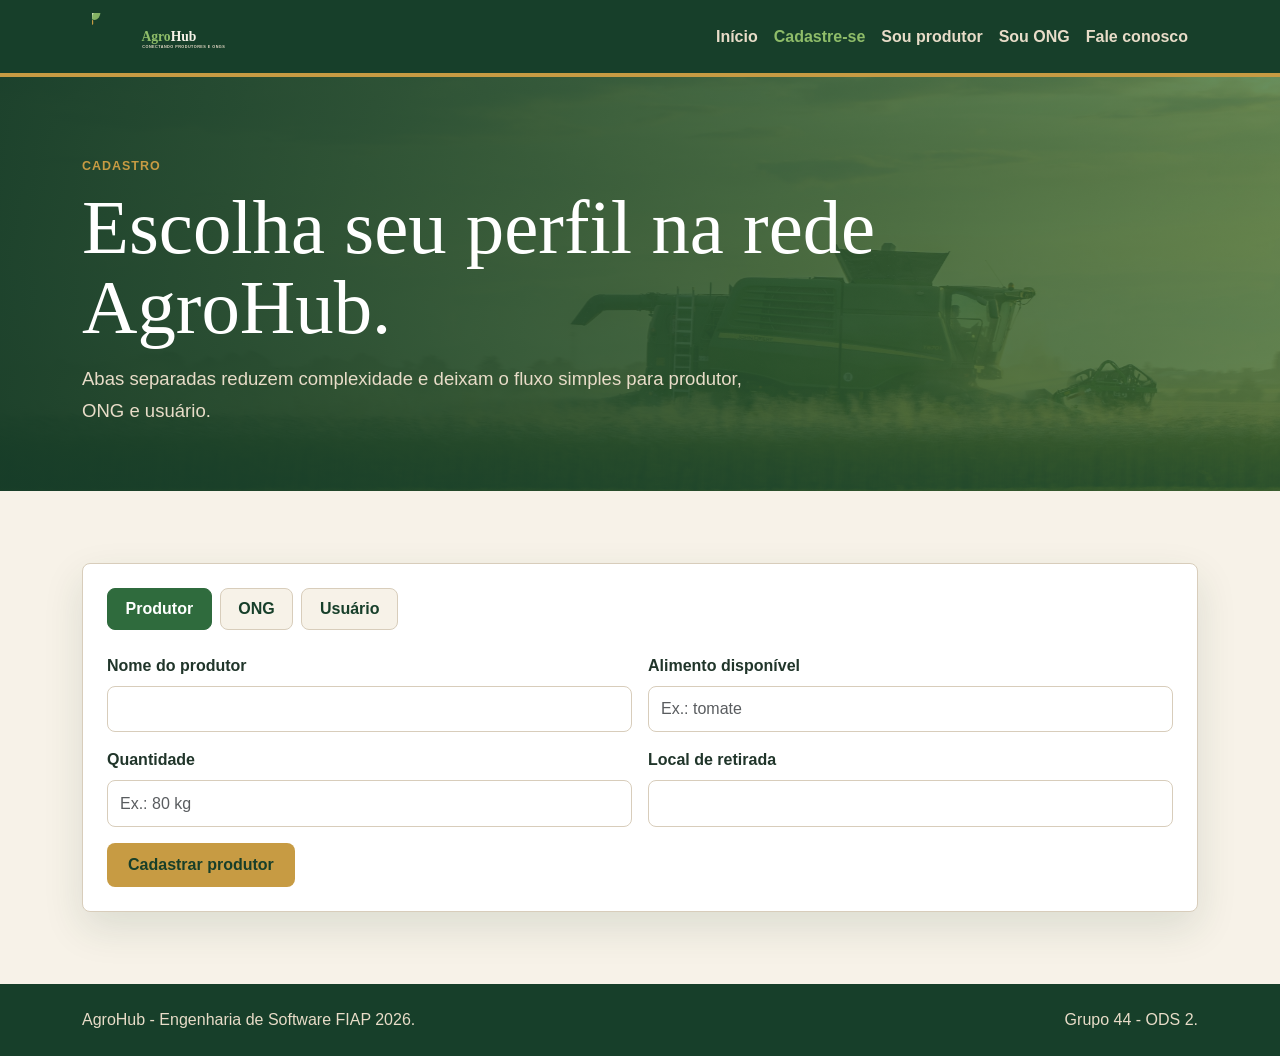
==== cadastro.html @ 75d0dadb "feat: projeto AgroHub - FIAP 2026 Grupo 44" ====
<!DOCTYPE html>
<html lang="pt-BR">
<head>
    <meta charset="UTF-8">
    <meta name="viewport" content="width=device-width, initial-scale=1.0">
    <meta name="description" content="Cadastro AgroHub para produtor, ONG e usuário beneficiário.">
    <title>AgroHub | Cadastro</title>
    <link href="https://cdn.jsdelivr.net/npm/bootstrap@5.3.3/dist/css/bootstrap.min.css" rel="stylesheet">
    <link rel="stylesheet" href="css/agrohub.css">
</head>
<body class="ah-page">
    <!-- Menu principal usado em todas as páginas do site. -->
    <nav class="navbar navbar-expand-lg navbar-dark ah-navbar">
        <div class="container">
            <a class="navbar-brand" href="index.html" aria-label="AgroHub - Início">
                <img class="ah-logo" src="img/agrohub_logo.svg" alt="AgroHub">
            </a>
            <button class="navbar-toggler ah-nav-toggle" type="button" data-bs-toggle="collapse" data-bs-target="#ahNavbar"
                aria-controls="ahNavbar" aria-expanded="false" aria-label="Abrir menu">
                <span class="navbar-toggler-icon"></span>
            </button>
            <div class="collapse navbar-collapse" id="ahNavbar">
                <div class="navbar-nav ms-auto gap-lg-3">
                    <a class="ah-nav-link" href="index.html">Início</a>
                    <a class="ah-nav-link" href="cadastro.html">Cadastre-se</a>
                    <a class="ah-nav-link" href="produtor.html">Sou produtor</a>
                    <a class="ah-nav-link" href="ong.html">Sou ONG</a>
                    <a class="ah-nav-link" href="contato.html">Fale conosco</a>
                </div>
            </div>
        </div>
    </nav>

    <main>
        <!-- Cabeçalho da página de cadastro. -->
        <section class="ah-page-hero">
            <div class="container">
                <span class="ah-eyebrow">Cadastro</span>
                <h1 class="ah-title mb-3">Escolha seu perfil na rede AgroHub.</h1>
                <p class="ah-lead mb-0">Abas separadas reduzem complexidade e deixam o fluxo simples para produtor, ONG e usuário.</p>
            </div>
        </section>

        <!-- Abas de cadastro: cada perfil possui os campos realmente necessários. -->
        <section class="ah-section">
            <div class="container">
                <div class="ah-panel">
                    <div class="d-flex flex-wrap gap-2 mb-4" role="tablist" aria-label="Tipos de cadastro">
                        <button class="ah-tab active" type="button" data-tab="produtor" aria-selected="true">Produtor</button>
                        <button class="ah-tab" type="button" data-tab="ong" aria-selected="false">ONG</button>
                        <button class="ah-tab" type="button" data-tab="usuario" aria-selected="false">Usuário</button>
                    </div>

                    <!-- Cadastro do produtor: mantido curto para facilitar o uso no campo. -->
                    <form class="ah-panel-form" data-panel="produtor" data-ah-form novalidate>
                        <div class="row g-3">
                            <div class="col-md-6">
                                <label class="form-label fw-bold" for="produtor-nome">Nome do produtor</label>
                                <input class="form-control ah-form-control" id="produtor-nome" type="text" required>
                            </div>
                            <div class="col-md-6">
                                <label class="form-label fw-bold" for="produtor-alimento">Alimento disponível</label>
                                <input class="form-control ah-form-control" id="produtor-alimento" type="text" placeholder="Ex.: tomate" required>
                            </div>
                            <div class="col-md-6">
                                <label class="form-label fw-bold" for="produtor-quantidade">Quantidade</label>
                                <input class="form-control ah-form-control" id="produtor-quantidade" type="text" placeholder="Ex.: 80 kg" required>
                            </div>
                            <div class="col-md-6">
                                <label class="form-label fw-bold" for="produtor-retirada">Local de retirada</label>
                                <input class="form-control ah-form-control" id="produtor-retirada" type="text" required>
                            </div>
                            <div class="col-12">
                                <p class="ah-success d-none p-3 mb-3" data-form-success>Cadastro de produtor recebido com sucesso.</p>
                                <button class="ah-btn" type="submit">Cadastrar produtor</button>
                            </div>
                        </div>
                    </form>

                    <!-- Cadastro da ONG: dados básicos para contato e validação institucional. -->
                    <form class="ah-panel-form d-none" data-panel="ong" data-ah-form novalidate>
                        <div class="row g-3">
                            <div class="col-md-6">
                                <label class="form-label fw-bold" for="ong-nome">Nome da ONG</label>
                                <input class="form-control ah-form-control" id="ong-nome" type="text" required>
                            </div>
                            <div class="col-md-6">
                                <label class="form-label fw-bold" for="ong-cnpj">CNPJ</label>
                                <input class="form-control ah-form-control" id="ong-cnpj" type="text" required>
                            </div>
                            <div class="col-md-6">
                                <label class="form-label fw-bold" for="ong-email">E-mail</label>
                                <input class="form-control ah-form-control" id="ong-email" type="email" required>
                            </div>
                            <div class="col-md-6">
                                <label class="form-label fw-bold" for="ong-cidade">Cidade</label>
                                <input class="form-control ah-form-control" id="ong-cidade" type="text" required>
                            </div>
                            <div class="col-12">
                                <p class="ah-success d-none p-3 mb-3" data-form-success>Cadastro de ONG recebido com sucesso.</p>
                                <button class="ah-btn" type="submit">Cadastrar ONG</button>
                            </div>
                        </div>
                    </form>

                    <!-- Cadastro do usuário beneficiário: foco em localização e contato. -->
                    <form class="ah-panel-form d-none" data-panel="usuario" data-ah-form novalidate>
                        <div class="row g-3">
                            <div class="col-md-6">
                                <label class="form-label fw-bold" for="usuario-nome">Nome completo</label>
                                <input class="form-control ah-form-control" id="usuario-nome" type="text" required>
                            </div>
                            <div class="col-md-6">
                                <label class="form-label fw-bold" for="usuario-email">E-mail</label>
                                <input class="form-control ah-form-control" id="usuario-email" type="email" required>
                            </div>
                            <div class="col-md-6">
                                <label class="form-label fw-bold" for="usuario-cidade">Cidade</label>
                                <input class="form-control ah-form-control" id="usuario-cidade" type="text" required>
                            </div>
                            <div class="col-md-6">
                                <label class="form-label fw-bold" for="usuario-bairro">Bairro</label>
                                <input class="form-control ah-form-control" id="usuario-bairro" type="text" required>
                            </div>
                            <div class="col-12">
                                <p class="ah-success d-none p-3 mb-3" data-form-success>Cadastro de usuário recebido com sucesso.</p>
                                <button class="ah-btn" type="submit">Cadastrar usuário</button>
                            </div>
                        </div>
                    </form>
                </div>
            </div>
        </section>
    </main>

    <!-- Rodapé simples, repetido nas demais páginas. -->
    <footer class="ah-footer py-4">
        <div class="container d-flex flex-column flex-md-row justify-content-between gap-2">
            <p>AgroHub - Engenharia de Software FIAP 2026.</p>
            <p>Grupo 44 - ODS 2.</p>
        </div>
    </footer>

    <script src="js/main.js" defer></script>
    <script src="https://cdn.jsdelivr.net/npm/bootstrap@5.3.3/dist/js/bootstrap.bundle.min.js" defer></script>
</body>
</html>
---- css/agrohub.css ----
/* AgroHub - estilos globais
   Este arquivo concentra a identidade visual, os componentes e os
   ajustes responsivos usados nas cinco páginas do projeto. */

/* Paleta, medidas e sombras usadas de forma consistente no site. */
:root {
    --ah-green-900: #173f2a;
    --ah-green-700: #2f6b3d;
    --ah-green-300: #8fbd69;
    --ah-gold: #c79b43;
    --ah-cream: #f7f2e8;
    --ah-sand: #e8dcc8;
    --ah-white: #ffffff;
    --ah-text: #20352a;
    --ah-muted: #68786d;
    --ah-border: #d8cdbb;
    --ah-danger: #9a5b16;
    --ah-radius: 0.5rem;
    --ah-shadow: 0 1rem 2.5rem rgba(23, 63, 42, 0.12);
}

/* Base da página e pequenos ajustes de acessibilidade. */
* {
    box-sizing: border-box;
}

html {
    scroll-behavior: smooth;
}

body {
    color: var(--ah-text);
    background: var(--ah-cream);
    font-family: Arial, Helvetica, sans-serif;
    overflow-x: hidden;
}

p,
h1,
h2,
h3 {
    overflow-wrap: anywhere;
}

:focus-visible {
    outline: 0.2rem solid rgba(199, 155, 67, 0.55);
    outline-offset: 0.2rem;
}

.ah-page {
    min-height: 100vh;
}

/* Menu principal. */
.ah-navbar {
    position: sticky;
    top: 0;
    z-index: 1030;
    background: var(--ah-green-900);
    border-bottom: 0.25rem solid var(--ah-gold);
}

.ah-navbar .container {
    display: flex;
    align-items: center;
    gap: 1rem;
    width: min(100% - 1.5rem, 1120px);
    margin-inline: auto;
}

.ah-logo {
    width: 10rem;
    height: auto;
}

.ah-nav-link {
    color: var(--ah-sand);
    font-weight: 700;
    text-decoration: none;
}

.ah-nav-link:hover,
.ah-nav-link.active {
    color: var(--ah-green-300);
}

.ah-nav-toggle {
    display: none;
    color: var(--ah-sand);
    border-color: rgba(232, 220, 200, 0.45);
    border-style: solid;
    border-width: 1px;
    border-radius: 0.35rem;
    padding: 0.5rem 0.65rem;
    background: transparent;
}

.ah-nav-toggle .navbar-toggler-icon {
    display: block;
    width: 1.35rem;
    height: 1rem;
    background-image:
        linear-gradient(currentColor, currentColor),
        linear-gradient(currentColor, currentColor),
        linear-gradient(currentColor, currentColor);
    background-position: 0 0, 0 50%, 0 100%;
    background-repeat: no-repeat;
    background-size: 100% 0.12rem;
}

.ah-nav-toggle:focus {
    box-shadow: 0 0 0 0.2rem rgba(199, 155, 67, 0.35);
}

/* Fallback visual caso o Bootstrap demore a aplicar o menu mobile. */
@media (max-width: 991.98px) {
    .ah-nav-toggle {
        display: flex;
        align-items: center;
        justify-content: center;
        margin-left: auto;
    }

    .ah-navbar .navbar-collapse:not(.show) {
        display: none;
    }
}

/* Áreas de destaque no topo das páginas. */
.ah-hero,
.ah-page-hero {
    color: var(--ah-sand);
    background:
        linear-gradient(90deg, rgba(23, 63, 42, 0.96), rgba(47, 107, 61, 0.72)),
        url("../img/hero_bg.jpg") center / cover;
}

.ah-hero {
    min-height: 36rem;
    display: flex;
    align-items: center;
}

.ah-page-hero {
    padding: 5rem 0 4rem;
}

/* Titulos, chamadas e textos de apoio. */
.ah-eyebrow {
    display: block;
    margin-bottom: 0.75rem;
    color: var(--ah-gold);
    font-size: 0.78rem;
    font-weight: 800;
    letter-spacing: 0.08em;
    text-transform: uppercase;
}

.ah-title {
    color: var(--ah-white);
    font-family: Georgia, "Times New Roman", serif;
    font-size: clamp(2.5rem, 6vw, 4.8rem);
    line-height: 1.04;
    overflow-wrap: anywhere;
}

.ah-section-title {
    color: var(--ah-green-900);
    font-family: Georgia, "Times New Roman", serif;
    font-size: clamp(2rem, 4vw, 3.15rem);
    line-height: 1.08;
}

.ah-lead {
    max-width: 43rem;
    color: var(--ah-sand);
    font-size: 1.16rem;
    line-height: 1.7;
    overflow-wrap: anywhere;
}

.ah-text-muted {
    color: var(--ah-muted);
}

/* Seções principais. */
.ah-section {
    padding: 4.5rem 0;
}

.ah-section-dark {
    color: var(--ah-sand);
    background: var(--ah-green-900);
}

.ah-section-dark .ah-section-title {
    color: var(--ah-sand);
}

/* Cards, paineis e blocos de dados reaproveitados nas telas. */
.ah-card,
.ah-stat,
.ah-panel,
.ah-list-item {
    background: var(--ah-white);
    border: 1px solid var(--ah-border);
    border-radius: var(--ah-radius);
    box-shadow: var(--ah-shadow);
}

.ah-card {
    height: 100%;
    padding: 1.5rem;
}

.ah-card-title {
    color: var(--ah-green-900);
    font-weight: 800;
}

.ah-step {
    display: inline-grid;
    place-items: center;
    width: 2.5rem;
    height: 2.5rem;
    margin-bottom: 1rem;
    color: var(--ah-green-900);
    background: var(--ah-green-300);
    border-radius: 50%;
    font-weight: 900;
}

/* Botões principais e secundários. */
.ah-btn {
    display: inline-flex;
    align-items: center;
    justify-content: center;
    min-height: 2.75rem;
    padding: 0 1.25rem;
    color: var(--ah-green-900);
    background: var(--ah-gold);
    border: 1px solid transparent;
    border-radius: var(--ah-radius);
    font-weight: 800;
    text-decoration: none;
    transition: transform 0.2s ease, background 0.2s ease;
}

.ah-btn:hover {
    color: var(--ah-green-900);
    background: #d7ab57;
    transform: translateY(-1px);
}

.ah-btn-outline {
    color: var(--ah-sand);
    background: transparent;
    border-color: rgba(232, 220, 200, 0.58);
}

.ah-btn-outline:hover {
    color: var(--ah-green-900);
    background: var(--ah-sand);
}

.ah-btn-sm {
    min-height: 2.25rem;
    padding: 0 0.9rem;
    font-size: 0.88rem;
}

.ah-btn:disabled {
    cursor: not-allowed;
    opacity: 0.7;
    transform: none;
}

/* Indicadores numericos. */
.ah-stat {
    padding: 1.35rem;
    border-top: 0.25rem solid var(--ah-gold);
}

.ah-stat-number {
    display: block;
    color: var(--ah-green-900);
    font-family: Georgia, "Times New Roman", serif;
    font-size: 2.35rem;
    line-height: 1;
}

.ah-stat-label {
    color: var(--ah-muted);
    font-weight: 800;
}

/* Formulários e abas. */
.ah-panel {
    padding: 1.5rem;
}

.ah-tab {
    min-height: 2.65rem;
    padding: 0 1.1rem;
    color: var(--ah-green-900);
    background: var(--ah-cream);
    border: 1px solid var(--ah-border);
    border-radius: var(--ah-radius);
    font-weight: 800;
}

.ah-tab.active {
    color: var(--ah-white);
    background: var(--ah-green-700);
    border-color: var(--ah-green-700);
}

.ah-panel-form {
    display: none;
}

.ah-panel-form:not(.d-none) {
    display: block;
}

.ah-form-control {
    min-height: 2.9rem;
    border-color: var(--ah-border);
    border-radius: var(--ah-radius);
}

.ah-form-control:focus {
    border-color: var(--ah-green-700);
    box-shadow: 0 0 0 0.2rem rgba(47, 107, 61, 0.14);
}

.ah-success {
    color: var(--ah-green-900);
    background: rgba(143, 189, 105, 0.22);
    border: 1px solid rgba(47, 107, 61, 0.22);
    border-radius: var(--ah-radius);
}

/* Blocos da página Fale Conosco. */
.ah-contact-card {
    display: flex;
    align-items: flex-start;
    gap: 1rem;
    margin-bottom: 1rem;
    padding: 1.25rem;
    background: var(--ah-white);
    border: 1px solid var(--ah-border);
    border-radius: var(--ah-radius);
    box-shadow: var(--ah-shadow);
}

.ah-contact-icon {
    display: grid;
    place-items: center;
    width: 3rem;
    height: 3rem;
    flex-shrink: 0;
    color: var(--ah-gold);
    background: var(--ah-green-900);
    border-radius: var(--ah-radius);
    font-weight: 900;
}

.ah-contact-title {
    margin-bottom: 0.25rem;
    color: var(--ah-green-900);
    font-family: Arial, Helvetica, sans-serif;
    font-size: 0.85rem;
    font-weight: 900;
    letter-spacing: 0.06em;
    text-transform: uppercase;
}

.ah-contact-card p,
.ah-contact-card a {
    margin: 0;
    color: var(--ah-text);
    text-decoration: none;
}

.ah-contact-card a:hover {
    color: var(--ah-green-700);
    text-decoration: underline;
}

.ah-contact-note,
.ah-required-note {
    color: var(--ah-muted);
    font-size: 0.85rem;
}

.ah-char-counter {
    margin-top: 0.35rem;
    color: var(--ah-muted);
    font-size: 0.8rem;
    text-align: right;
}

.ah-char-counter.warning {
    color: var(--ah-danger);
    font-weight: 800;
}

.ah-check {
    padding: 1rem 1rem 1rem 2.75rem;
    background: var(--ah-cream);
    border: 1px solid var(--ah-border);
    border-radius: var(--ah-radius);
}

.ah-section-soft {
    background: var(--ah-sand);
}

.ah-faq .accordion-item {
    margin-bottom: 0.75rem;
    overflow: hidden;
    background: var(--ah-white);
    border: 1px solid var(--ah-border);
    border-radius: var(--ah-radius);
}

.ah-faq .accordion-button {
    color: var(--ah-green-900);
    background: var(--ah-white);
    font-weight: 800;
}

.ah-faq .accordion-button:not(.collapsed) {
    color: var(--ah-white);
    background: var(--ah-green-900);
    box-shadow: none;
}

.ah-faq .accordion-button:focus {
    box-shadow: 0 0 0 0.2rem rgba(47, 107, 61, 0.16);
}

.ah-faq .accordion-body {
    color: var(--ah-muted);
    line-height: 1.7;
}

.ah-contact-cta {
    padding: 3.5rem 0;
    color: var(--ah-sand);
    background: var(--ah-green-900);
    border-top: 0.2rem solid var(--ah-gold);
}

.ah-contact-cta .ah-section-title {
    color: var(--ah-sand);
}

.ah-contact-cta p {
    color: rgba(232, 220, 200, 0.82);
}

/* Listas usadas no painel da ONG. */
.ah-list {
    display: grid;
    gap: 1rem;
}

.ah-list-item {
    display: grid;
    grid-template-columns: 3rem minmax(0, 1fr) auto auto;
    align-items: center;
    gap: 1rem;
    padding: 1rem;
}

.ah-list-item.d-none {
    display: none;
}

.ah-list-item.is-scheduled {
    border-color: rgba(47, 107, 61, 0.35);
    background: rgba(143, 189, 105, 0.14);
}

.ah-item-icon {
    display: grid;
    place-items: center;
    width: 3rem;
    height: 3rem;
    color: var(--ah-green-900);
    background: var(--ah-cream);
    border-radius: var(--ah-radius);
    font-weight: 900;
}

.ah-item-title {
    margin-bottom: 0.2rem;
    color: var(--ah-green-900);
    font-weight: 900;
}

.ah-item-meta {
    margin: 0;
    color: var(--ah-muted);
    font-size: 0.92rem;
}

.ah-badge {
    display: inline-flex;
    align-items: center;
    min-height: 1.75rem;
    padding: 0 0.65rem;
    border-radius: 999px;
    font-size: 0.78rem;
    font-weight: 900;
}

.ah-badge-success {
    color: var(--ah-green-700);
    background: rgba(143, 189, 105, 0.2);
}

.ah-badge-warning {
    color: var(--ah-danger);
    background: rgba(199, 155, 67, 0.22);
}

.ah-badge-muted {
    color: var(--ah-muted);
    background: var(--ah-cream);
}

/* Estado vazio exibido quando os filtros não encontram resultados. */
.ah-empty {
    display: none;
    padding: 1rem;
    color: var(--ah-muted);
    background: var(--ah-white);
    border: 1px dashed var(--ah-border);
    border-radius: var(--ah-radius);
    text-align: center;
}

.ah-empty.show {
    display: block;
}

/* Barras de progresso dos indicadores de impacto. */
.ah-progress {
    height: 0.55rem;
    overflow: hidden;
    background: rgba(255, 255, 255, 0.16);
    border-radius: 999px;
}

.ah-progress-bar {
    display: block;
    height: 100%;
    background: var(--ah-gold);
}

.ah-w-72 {
    width: 72%;
}

.ah-w-85 {
    width: 85%;
}

/* Rodapé padrão. */
.ah-footer {
    color: var(--ah-sand);
    background: var(--ah-green-900);
}

.ah-footer p {
    margin: 0;
}

/* Ajustes para telas pequenas. */
@media (max-width: 767.98px) {
    .ah-logo {
        width: 8.4rem;
    }

    .ah-hero {
        min-height: auto;
        padding: 5rem 0;
    }

    .ah-title {
        width: 100%;
        max-width: 21rem;
        font-size: 1.75rem;
        line-height: 1.12;
        white-space: normal;
        word-break: break-word;
    }

    .ah-lead {
        width: 100%;
        max-width: 21rem;
        font-size: 0.95rem;
        white-space: normal;
        word-break: break-word;
    }

    .fs-5 {
        font-size: 1rem !important;
    }

    .ah-btn {
        width: min(100%, 21rem);
    }

    .ah-section {
        padding: 3.25rem 0;
    }

    .ah-list-item {
        grid-template-columns: 3rem minmax(0, 1fr);
    }

    .ah-list-item .ah-badge,
    .ah-list-item .ah-btn {
        grid-column: 2;
        width: fit-content;
    }
}
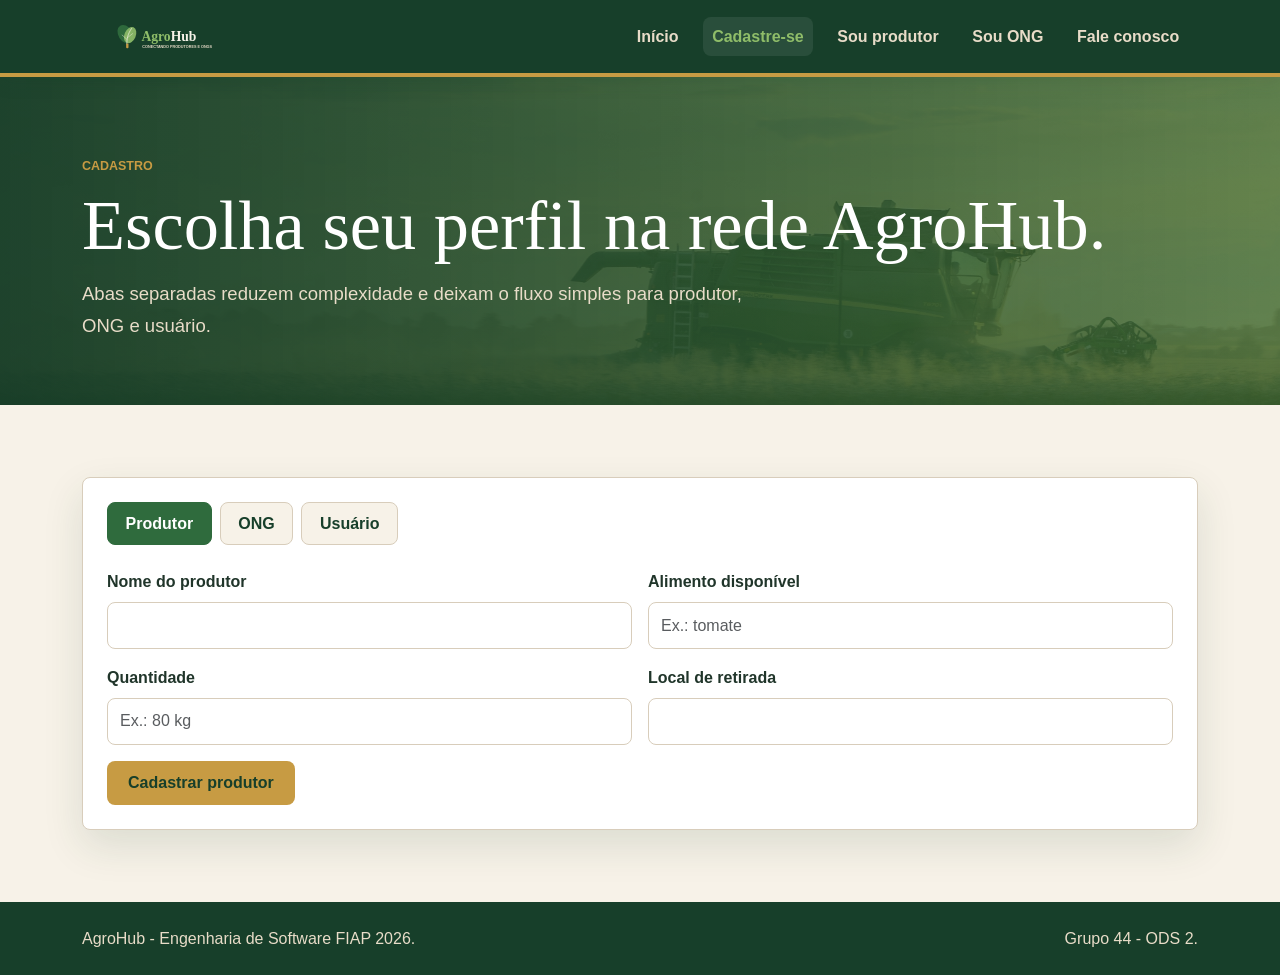
==== commit d758df9f: "Aprimora visual e experiencia do AgroHub" ====
--- a/cadastro.html
+++ b/cadastro.html
@@ -46,29 +46,33 @@
             <div class="container">
                 <div class="ah-panel">
                     <div class="d-flex flex-wrap gap-2 mb-4" role="tablist" aria-label="Tipos de cadastro">
-                        <button class="ah-tab active" type="button" data-tab="produtor" aria-selected="true">Produtor</button>
-                        <button class="ah-tab" type="button" data-tab="ong" aria-selected="false">ONG</button>
-                        <button class="ah-tab" type="button" data-tab="usuario" aria-selected="false">Usuário</button>
+                        <button class="ah-tab active" type="button" role="tab" data-tab="produtor" aria-controls="painel-produtor" aria-selected="true">Produtor</button>
+                        <button class="ah-tab" type="button" role="tab" data-tab="ong" aria-controls="painel-ong" aria-selected="false">ONG</button>
+                        <button class="ah-tab" type="button" role="tab" data-tab="usuario" aria-controls="painel-usuario" aria-selected="false">Usuário</button>
                     </div>
 
                     <!-- Cadastro do produtor: mantido curto para facilitar o uso no campo. -->
-                    <form class="ah-panel-form" data-panel="produtor" data-ah-form novalidate>
+                    <form class="ah-panel-form" id="painel-produtor" role="tabpanel" data-panel="produtor" data-ah-form novalidate>
                         <div class="row g-3">
                             <div class="col-md-6">
                                 <label class="form-label fw-bold" for="produtor-nome">Nome do produtor</label>
-                                <input class="form-control ah-form-control" id="produtor-nome" type="text" required>
+                                <input class="form-control ah-form-control" id="produtor-nome" name="produtor-nome" type="text" autocomplete="name" required>
+                                <div class="invalid-feedback">Informe o nome do produtor.</div>
                             </div>
                             <div class="col-md-6">
                                 <label class="form-label fw-bold" for="produtor-alimento">Alimento disponível</label>
-                                <input class="form-control ah-form-control" id="produtor-alimento" type="text" placeholder="Ex.: tomate" required>
+                                <input class="form-control ah-form-control" id="produtor-alimento" name="produtor-alimento" type="text" placeholder="Ex.: tomate" required>
+                                <div class="invalid-feedback">Informe o alimento disponível.</div>
                             </div>
                             <div class="col-md-6">
                                 <label class="form-label fw-bold" for="produtor-quantidade">Quantidade</label>
-                                <input class="form-control ah-form-control" id="produtor-quantidade" type="text" placeholder="Ex.: 80 kg" required>
+                                <input class="form-control ah-form-control" id="produtor-quantidade" name="produtor-quantidade" type="text" placeholder="Ex.: 80 kg" required>
+                                <div class="invalid-feedback">Informe a quantidade aproximada.</div>
                             </div>
                             <div class="col-md-6">
                                 <label class="form-label fw-bold" for="produtor-retirada">Local de retirada</label>
-                                <input class="form-control ah-form-control" id="produtor-retirada" type="text" required>
+                                <input class="form-control ah-form-control" id="produtor-retirada" name="produtor-retirada" type="text" autocomplete="street-address" required>
+                                <div class="invalid-feedback">Informe o local de retirada.</div>
                             </div>
                             <div class="col-12">
                                 <p class="ah-success d-none p-3 mb-3" data-form-success>Cadastro de produtor recebido com sucesso.</p>
@@ -78,23 +82,27 @@
                     </form>
 
                     <!-- Cadastro da ONG: dados básicos para contato e validação institucional. -->
-                    <form class="ah-panel-form d-none" data-panel="ong" data-ah-form novalidate>
+                    <form class="ah-panel-form d-none" id="painel-ong" role="tabpanel" data-panel="ong" data-ah-form novalidate>
                         <div class="row g-3">
                             <div class="col-md-6">
                                 <label class="form-label fw-bold" for="ong-nome">Nome da ONG</label>
-                                <input class="form-control ah-form-control" id="ong-nome" type="text" required>
+                                <input class="form-control ah-form-control" id="ong-nome" name="ong-nome" type="text" autocomplete="organization" required>
+                                <div class="invalid-feedback">Informe o nome da ONG.</div>
                             </div>
                             <div class="col-md-6">
                                 <label class="form-label fw-bold" for="ong-cnpj">CNPJ</label>
-                                <input class="form-control ah-form-control" id="ong-cnpj" type="text" required>
+                                <input class="form-control ah-form-control" id="ong-cnpj" name="ong-cnpj" type="text" required>
+                                <div class="invalid-feedback">Informe o CNPJ.</div>
                             </div>
                             <div class="col-md-6">
                                 <label class="form-label fw-bold" for="ong-email">E-mail</label>
-                                <input class="form-control ah-form-control" id="ong-email" type="email" required>
+                                <input class="form-control ah-form-control" id="ong-email" name="ong-email" type="email" autocomplete="email" required>
+                                <div class="invalid-feedback">Informe um e-mail válido.</div>
                             </div>
                             <div class="col-md-6">
                                 <label class="form-label fw-bold" for="ong-cidade">Cidade</label>
-                                <input class="form-control ah-form-control" id="ong-cidade" type="text" required>
+                                <input class="form-control ah-form-control" id="ong-cidade" name="ong-cidade" type="text" autocomplete="address-level2" required>
+                                <div class="invalid-feedback">Informe a cidade da ONG.</div>
                             </div>
                             <div class="col-12">
                                 <p class="ah-success d-none p-3 mb-3" data-form-success>Cadastro de ONG recebido com sucesso.</p>
@@ -104,23 +112,27 @@
                     </form>
 
                     <!-- Cadastro do usuário beneficiário: foco em localização e contato. -->
-                    <form class="ah-panel-form d-none" data-panel="usuario" data-ah-form novalidate>
+                    <form class="ah-panel-form d-none" id="painel-usuario" role="tabpanel" data-panel="usuario" data-ah-form novalidate>
                         <div class="row g-3">
                             <div class="col-md-6">
                                 <label class="form-label fw-bold" for="usuario-nome">Nome completo</label>
-                                <input class="form-control ah-form-control" id="usuario-nome" type="text" required>
+                                <input class="form-control ah-form-control" id="usuario-nome" name="usuario-nome" type="text" autocomplete="name" required>
+                                <div class="invalid-feedback">Informe o nome completo.</div>
                             </div>
                             <div class="col-md-6">
                                 <label class="form-label fw-bold" for="usuario-email">E-mail</label>
-                                <input class="form-control ah-form-control" id="usuario-email" type="email" required>
+                                <input class="form-control ah-form-control" id="usuario-email" name="usuario-email" type="email" autocomplete="email" required>
+                                <div class="invalid-feedback">Informe um e-mail válido.</div>
                             </div>
                             <div class="col-md-6">
                                 <label class="form-label fw-bold" for="usuario-cidade">Cidade</label>
-                                <input class="form-control ah-form-control" id="usuario-cidade" type="text" required>
+                                <input class="form-control ah-form-control" id="usuario-cidade" name="usuario-cidade" type="text" autocomplete="address-level2" required>
+                                <div class="invalid-feedback">Informe sua cidade.</div>
                             </div>
                             <div class="col-md-6">
                                 <label class="form-label fw-bold" for="usuario-bairro">Bairro</label>
-                                <input class="form-control ah-form-control" id="usuario-bairro" type="text" required>
+                                <input class="form-control ah-form-control" id="usuario-bairro" name="usuario-bairro" type="text" autocomplete="address-level3" required>
+                                <div class="invalid-feedback">Informe seu bairro.</div>
                             </div>
                             <div class="col-12">
                                 <p class="ah-success d-none p-3 mb-3" data-form-success>Cadastro de usuário recebido com sucesso.</p>
--- a/css/agrohub.css
+++ b/css/agrohub.css
@@ -32,6 +32,7 @@
     color: var(--ah-text);
     background: var(--ah-cream);
     font-family: Arial, Helvetica, sans-serif;
+    line-height: 1.6;
     overflow-x: hidden;
 }
 
@@ -39,7 +40,7 @@
 h1,
 h2,
 h3 {
-    overflow-wrap: anywhere;
+    overflow-wrap: break-word;
 }
 
 :focus-visible {
@@ -58,6 +59,7 @@
     z-index: 1030;
     background: var(--ah-green-900);
     border-bottom: 0.25rem solid var(--ah-gold);
+    box-shadow: 0 0.35rem 1rem rgba(23, 63, 42, 0.16);
 }
 
 .ah-navbar .container {
@@ -74,14 +76,21 @@
 }
 
 .ah-nav-link {
-    color: var(--ah-sand);
+    display: inline-flex;
+    align-items: center;
+    min-height: 2.4rem;
+    padding: 0 0.55rem;
+    color: var(--ah-sand);
+    border-radius: var(--ah-radius);
     font-weight: 700;
     text-decoration: none;
+    transition: color 0.2s ease, background 0.2s ease;
 }
 
 .ah-nav-link:hover,
 .ah-nav-link.active {
     color: var(--ah-green-300);
+    background: rgba(255, 255, 255, 0.08);
 }
 
 .ah-nav-toggle {
@@ -152,22 +161,22 @@
     color: var(--ah-gold);
     font-size: 0.78rem;
     font-weight: 800;
-    letter-spacing: 0.08em;
+    letter-spacing: 0;
     text-transform: uppercase;
 }
 
 .ah-title {
     color: var(--ah-white);
     font-family: Georgia, "Times New Roman", serif;
-    font-size: clamp(2.5rem, 6vw, 4.8rem);
+    font-size: 4.4rem;
     line-height: 1.04;
-    overflow-wrap: anywhere;
+    overflow-wrap: break-word;
 }
 
 .ah-section-title {
     color: var(--ah-green-900);
     font-family: Georgia, "Times New Roman", serif;
-    font-size: clamp(2rem, 4vw, 3.15rem);
+    font-size: 3rem;
     line-height: 1.08;
 }
 
@@ -211,6 +220,12 @@
 .ah-card {
     height: 100%;
     padding: 1.5rem;
+    transition: transform 0.2s ease, box-shadow 0.2s ease;
+}
+
+.ah-card:hover {
+    box-shadow: 0 1.1rem 2.7rem rgba(23, 63, 42, 0.16);
+    transform: translateY(-2px);
 }
 
 .ah-card-title {
@@ -307,6 +322,11 @@
     border: 1px solid var(--ah-border);
     border-radius: var(--ah-radius);
     font-weight: 800;
+    transition: color 0.2s ease, background 0.2s ease, border-color 0.2s ease;
+}
+
+.ah-tab:hover {
+    border-color: var(--ah-green-700);
 }
 
 .ah-tab.active {
@@ -339,6 +359,7 @@
     background: rgba(143, 189, 105, 0.22);
     border: 1px solid rgba(47, 107, 61, 0.22);
     border-radius: var(--ah-radius);
+    line-height: 1.5;
 }
 
 /* Blocos da página Fale Conosco. */
@@ -372,7 +393,7 @@
     font-family: Arial, Helvetica, sans-serif;
     font-size: 0.85rem;
     font-weight: 900;
-    letter-spacing: 0.06em;
+    letter-spacing: 0;
     text-transform: uppercase;
 }
 
@@ -473,6 +494,7 @@
     align-items: center;
     gap: 1rem;
     padding: 1rem;
+    transition: background 0.2s ease, border-color 0.2s ease;
 }
 
 .ah-list-item.d-none {
@@ -510,11 +532,13 @@
 .ah-badge {
     display: inline-flex;
     align-items: center;
+    justify-content: center;
     min-height: 1.75rem;
     padding: 0 0.65rem;
     border-radius: 999px;
     font-size: 0.78rem;
     font-weight: 900;
+    white-space: nowrap;
 }
 
 .ah-badge-success {
@@ -580,43 +604,27 @@
 }
 
 /* Ajustes para telas pequenas. */
-@media (max-width: 767.98px) {
-    .ah-logo {
-        width: 8.4rem;
-    }
-
-    .ah-hero {
-        min-height: auto;
-        padding: 5rem 0;
+@media (max-width: 991.98px) {
+    .ah-navbar .container {
+        padding-block: 0.35rem;
+    }
+
+    .ah-navbar .navbar-collapse.show {
+        padding: 0.75rem 0 0.35rem;
+    }
+
+    .ah-nav-link {
+        width: 100%;
+        min-height: 2.75rem;
+        padding: 0 0.75rem;
     }
 
     .ah-title {
-        width: 100%;
-        max-width: 21rem;
-        font-size: 1.75rem;
-        line-height: 1.12;
-        white-space: normal;
-        word-break: break-word;
-    }
-
-    .ah-lead {
-        width: 100%;
-        max-width: 21rem;
-        font-size: 0.95rem;
-        white-space: normal;
-        word-break: break-word;
-    }
-
-    .fs-5 {
-        font-size: 1rem !important;
-    }
-
-    .ah-btn {
-        width: min(100%, 21rem);
-    }
-
-    .ah-section {
-        padding: 3.25rem 0;
+        font-size: 3.25rem;
+    }
+
+    .ah-section-title {
+        font-size: 2.45rem;
     }
 
     .ah-list-item {
@@ -629,3 +637,69 @@
         width: fit-content;
     }
 }
+
+@media (max-width: 767.98px) {
+    .ah-logo {
+        width: 8.4rem;
+    }
+
+    .ah-hero {
+        min-height: auto;
+        padding: 5rem 0;
+    }
+
+    .ah-title {
+        width: 100%;
+        max-width: 23rem;
+        font-size: 2.25rem;
+        line-height: 1.12;
+        white-space: normal;
+        word-break: break-word;
+    }
+
+    .ah-section-title {
+        font-size: 2rem;
+    }
+
+    .ah-lead {
+        width: 100%;
+        max-width: 23rem;
+        font-size: 0.95rem;
+        white-space: normal;
+        word-break: break-word;
+    }
+
+    .fs-5 {
+        font-size: 1rem !important;
+    }
+
+    .ah-section {
+        padding: 3.25rem 0;
+    }
+
+    .ah-btn {
+        width: min(100%, 23rem);
+    }
+
+    .ah-stat-number {
+        font-size: 1.9rem;
+    }
+}
+
+@media (prefers-reduced-motion: reduce) {
+    html {
+        scroll-behavior: auto;
+    }
+
+    .ah-btn,
+    .ah-card,
+    .ah-nav-link,
+    .ah-tab {
+        transition: none;
+    }
+
+    .ah-btn:hover,
+    .ah-card:hover {
+        transform: none;
+    }
+}
